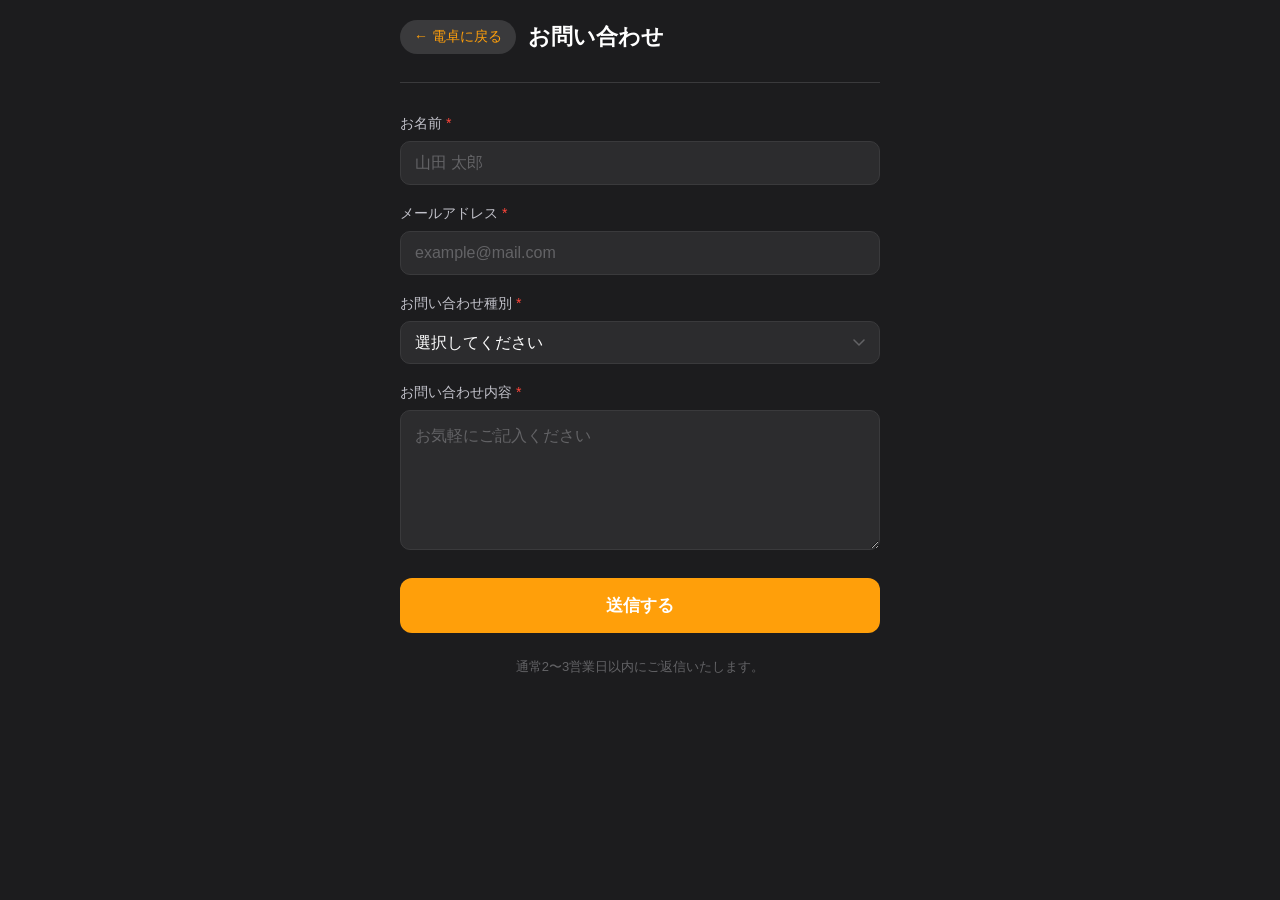
==== contact.html @ a2ad6a48 "feat: お問い合わせページを追加（Formspree連携）" ====
<!DOCTYPE html>
<html lang="ja">
<head>
  <meta charset="UTF-8">
  <meta name="viewport" content="width=device-width, initial-scale=1.0">
  <title>お問い合わせ — 計算履歴電卓</title>
  <link rel="stylesheet" href="style.css">
  <style>
    /* ── お問い合わせページ専用スタイル ── */
    body {
      align-items: flex-start;
      background: #1c1c1e;
    }

    .contact-wrap {
      width: 100%;
      max-width: 520px;
      margin: 0 auto;
      padding: 0 20px 48px;
    }

    /* ── ヘッダー ── */
    .contact-header {
      display: flex;
      align-items: center;
      gap: 12px;
      padding: 20px 0 28px;
      border-bottom: 1px solid #3a3a3c;
      margin-bottom: 32px;
    }

    .back-btn {
      background: #3a3a3c;
      border: none;
      color: #ff9f0a;
      font-size: 14px;
      padding: 8px 14px;
      border-radius: 20px;
      cursor: pointer;
      text-decoration: none;
      display: inline-block;
      transition: background 0.15s;
    }

    .back-btn:hover { background: #48484a; }

    .contact-header h1 {
      color: #fff;
      font-size: 22px;
      font-weight: 600;
    }

    /* ── フォーム ── */
    .contact-form {
      display: flex;
      flex-direction: column;
      gap: 20px;
    }

    .field {
      display: flex;
      flex-direction: column;
      gap: 8px;
    }

    .field label {
      color: #ebebf5cc;
      font-size: 14px;
    }

    .field label .required {
      color: #ff453a;
      margin-left: 4px;
    }

    .field input,
    .field select,
    .field textarea {
      background: #2c2c2e;
      border: 1px solid #3a3a3c;
      border-radius: 10px;
      color: #fff;
      font-size: 16px;
      padding: 12px 14px;
      outline: none;
      transition: border-color 0.15s;
      font-family: inherit;
      width: 100%;
      box-sizing: border-box;
    }

    .field input:focus,
    .field select:focus,
    .field textarea:focus {
      border-color: #ff9f0a;
    }

    .field select {
      appearance: none;
      background-image: url("data:image/svg+xml,%3Csvg xmlns='http://www.w3.org/2000/svg' width='12' height='8' viewBox='0 0 12 8'%3E%3Cpath d='M1 1l5 5 5-5' stroke='%23636366' stroke-width='1.5' fill='none' stroke-linecap='round'/%3E%3C/svg%3E");
      background-repeat: no-repeat;
      background-position: right 14px center;
      padding-right: 36px;
      cursor: pointer;
    }

    .field select option {
      background: #2c2c2e;
    }

    .field textarea {
      min-height: 140px;
      resize: vertical;
      line-height: 1.6;
    }

    .field input::placeholder,
    .field textarea::placeholder {
      color: #636366;
    }

    /* ── 送信ボタン ── */
    .submit-btn {
      background: #ff9f0a;
      border: none;
      border-radius: 12px;
      color: #fff;
      font-size: 17px;
      font-weight: 600;
      padding: 16px;
      cursor: pointer;
      transition: filter 0.15s, transform 0.1s;
      margin-top: 8px;
    }

    .submit-btn:hover  { filter: brightness(1.1); }
    .submit-btn:active { transform: scale(0.98); }

    /* ── 補足テキスト ── */
    .note {
      color: #636366;
      font-size: 13px;
      text-align: center;
      line-height: 1.6;
      margin-top: 4px;
    }
  </style>
</head>
<body>
  <div class="contact-wrap">
    <div class="contact-header">
      <a href="index.html" class="back-btn">← 電卓に戻る</a>
      <h1>お問い合わせ</h1>
    </div>

    <!-- Formspree の action に取得したURLを設定する -->
    <form class="contact-form" action="https://formspree.io/f/XXXXXXXX" method="POST">

      <div class="field">
        <label>お名前<span class="required">*</span></label>
        <input type="text" name="name" placeholder="山田 太郎" required>
      </div>

      <div class="field">
        <label>メールアドレス<span class="required">*</span></label>
        <input type="email" name="email" placeholder="example@mail.com" required>
      </div>

      <div class="field">
        <label>お問い合わせ種別<span class="required">*</span></label>
        <select name="category" required>
          <option value="" disabled selected>選択してください</option>
          <option value="bug">不具合・バグ報告</option>
          <option value="feature">機能のご要望</option>
          <option value="question">使い方のご質問</option>
          <option value="other">その他</option>
        </select>
      </div>

      <div class="field">
        <label>お問い合わせ内容<span class="required">*</span></label>
        <textarea name="message" placeholder="お気軽にご記入ください" required></textarea>
      </div>

      <button type="submit" class="submit-btn">送信する</button>
      <p class="note">通常2〜3営業日以内にご返信いたします。</p>
    </form>
  </div>
</body>
</html>
---- style.css ----
:root {
  --bg: #1c1c1e;
  --display-bg: #1c1c1e;
  --history-bg: #2c2c2e;
  --btn-number: #3a3a3c;
  --btn-function: #636366;
  --btn-operator: #ff9f0a;
  --btn-equal: #ff9f0a;
  --btn-active: #ffffff;
  --text-primary: #ffffff;
  --text-secondary: #ebebf5cc;
  --text-result: #ffffff;
  --text-history: #ebebf5cc;
  --history-hover: #3a3a3c;
  --radius-btn: 50%;
  --gap: 12px;
  /*
    ボタンサイズ = 幅制限と高さ制限の小さい方
    ・幅: (画面幅 - 左右padding×2 - 列間gap×3) ÷ 4列
    ・高: (画面高 - ディスプレイ～パディング固定分) ÷ 5行
  */
  /*
    310px = ディスプレイ(128px) + ボタン上下padding+gap(80px) + 履歴最小確保(100px)
  */
  --btn-size: min(
    calc((100vw - 5 * var(--gap)) / 4),
    calc((100dvh - 310px) / 5)
  );
}

* {
  box-sizing: border-box;
  margin: 0;
  padding: 0;
  -webkit-tap-highlight-color: transparent;
  user-select: none;
}

body {
  background: #000;
  display: flex;
  justify-content: center;
  align-items: flex-start;
  min-height: 100dvh;
  font-family: -apple-system, BlinkMacSystemFont, 'Helvetica Neue', sans-serif;
}

#app {
  background: var(--bg);
  width: 100%;
  max-width: 420px;
  height: 100dvh;
  overflow: hidden;
  display: flex;
  flex-direction: column;
}

/* ── 履歴エリア ─────────────────────── */
#history-area {
  flex: 1;
  background: var(--history-bg);
  overflow-y: auto;
  padding: 12px 16px 8px;
  display: flex;
  flex-direction: column;
  min-height: 100px;
}

#history-list {
  flex: 1;
  display: flex;
  flex-direction: column;
  gap: 2px;
}

.history-item {
  color: var(--text-history);
  font-size: 16px;
  padding: 8px 10px;
  border-radius: 8px;
  cursor: pointer;
  transition: background 0.15s;
  text-align: right;
  line-height: 1.4;
}

.history-item:hover,
.history-item:active {
  background: var(--history-hover);
  color: var(--text-primary);
}

.history-item .hist-expr {
  font-size: 13px;
  opacity: 0.7;
}

.history-item .hist-result {
  font-size: 18px;
  font-weight: 500;
}

.history-empty {
  color: #636366;
  font-size: 14px;
  text-align: center;
  margin: auto;
  padding: 16px 0;
}

#history-footer {
  display: flex;
  align-items: center;
  justify-content: space-between;
  margin-top: 8px;
  min-height: 32px;
}

#clear-history {
  background: none;
  border: 1px solid #636366;
  color: #636366;
  font-size: 13px;
  padding: 6px 14px;
  border-radius: 20px;
  cursor: pointer;
  transition: border-color 0.15s, color 0.15s;
}

#clear-history:hover {
  border-color: #ff453a;
  color: #ff453a;
}

#contact-link {
  color: #ff9f0a;
  font-size: 13px;
  text-decoration: none;
  margin-left: auto;
  padding: 4px 2px;
}

#contact-link:hover {
  text-decoration: underline;
}

/* ── ディスプレイ ─────────────────────── */
#display {
  background: var(--display-bg);
  padding: 12px 24px 8px;
  text-align: right;
}

#expression {
  color: var(--text-secondary);
  font-size: 28px;
  min-height: 36px;
  overflow-x: auto;
  white-space: nowrap;
  scrollbar-width: none;
  text-align: right;
}

#expression::-webkit-scrollbar {
  display: none;
}

#result {
  color: var(--text-result);
  font-size: 64px;
  font-weight: 300;
  line-height: 1.1;
  min-height: 72px;
  overflow-x: auto;
  white-space: nowrap;
  scrollbar-width: none;
  transition: font-size 0.15s;
}

#result::-webkit-scrollbar {
  display: none;
}

#result.shrink {
  font-size: 44px;
}

#result.shrink-more {
  font-size: 30px;
}

/* ── ボタンエリア ─────────────────────── */
#buttons {
  display: grid;
  grid-template-columns: repeat(4, var(--btn-size));
  gap: var(--gap);
  padding: 8px var(--gap) 24px;
  background: var(--bg);
  justify-content: center;
}

.btn {
  width: var(--btn-size);
  height: var(--btn-size);
  border: none;
  border-radius: var(--radius-btn);
  font-size: 24px;
  font-weight: 400;
  cursor: pointer;
  transition: filter 0.1s, transform 0.08s;
  color: var(--text-primary);
  display: flex;
  align-items: center;
  justify-content: center;
}

.btn:active {
  filter: brightness(1.4);
  transform: scale(0.94);
}

.btn-number   { background: var(--btn-number); }
.btn-function { background: var(--btn-function); color: #000; }
.btn-operator { background: var(--btn-operator); color: #fff; font-size: 28px; }
.btn-equal    { background: var(--btn-equal); color: #fff; font-size: 28px; }

.btn-operator.active {
  background: #fff;
  color: var(--btn-operator);
}

/* 0ボタンは横2マス */
.btn-zero {
  grid-column: span 2;
  width: calc(2 * var(--btn-size) + var(--gap));
  height: var(--btn-size);
  border-radius: 9999px;
  justify-content: flex-start;
  padding-left: calc(var(--btn-size) * 0.35);
}

/* ── レスポンシブ ────────────────────────── */

/* PC：420px超では幅方向を420px固定、高さ制限は継続 */
@media (min-width: 420px) {
  :root {
    --btn-size: min(
      calc((420px - 5 * var(--gap)) / 4),
      calc((100dvh - 310px) / 5)
    );
  }
}

/* 縦が小さい画面 */
@media (max-height: 700px) {
  :root { --gap: 10px; }
  #result { font-size: 52px; }
  #history-area { max-height: 180px; }
}

@media (max-height: 580px) {
  :root { --gap: 8px; }
  #result { font-size: 44px; }
  #history-area { max-height: 120px; }
}
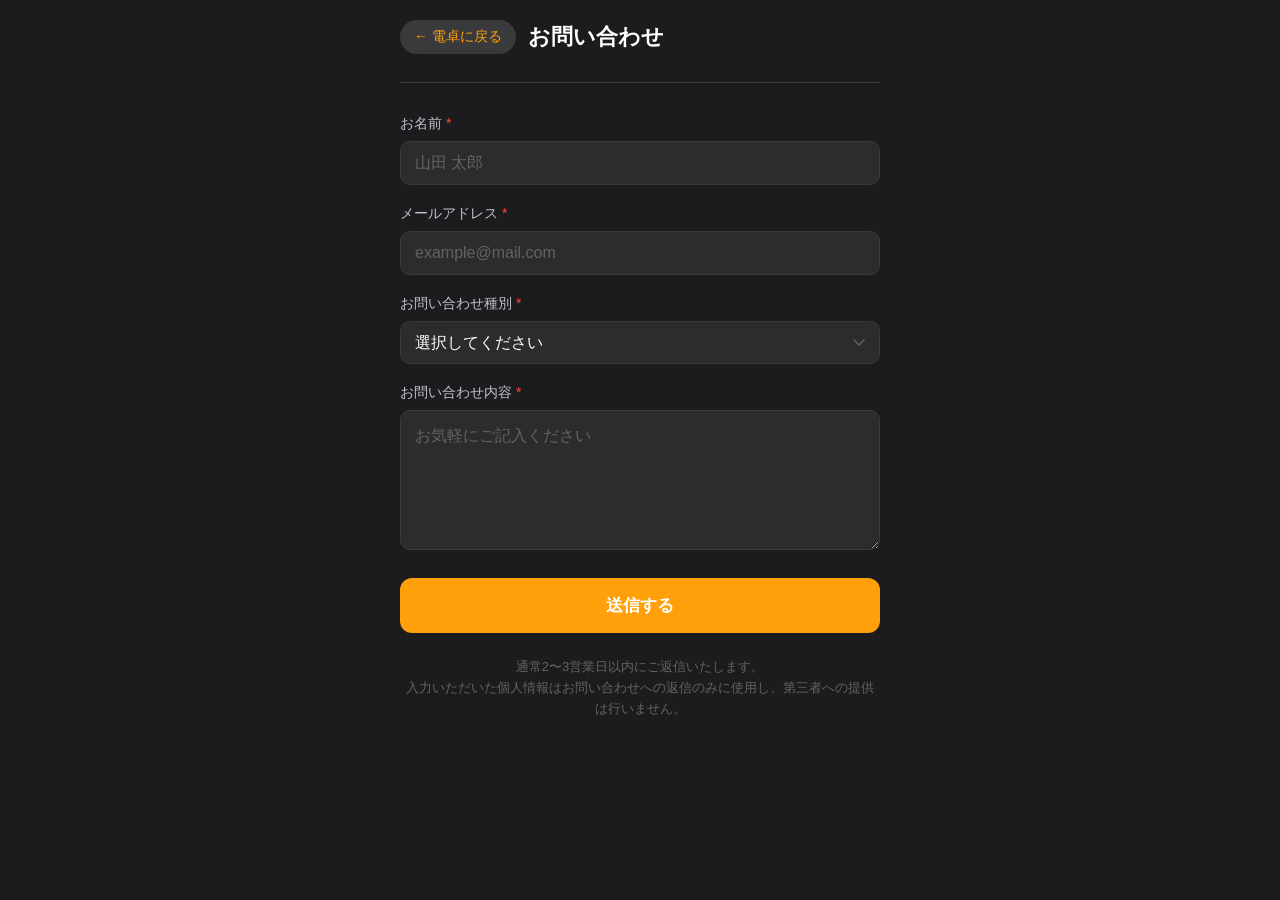
==== commit 6f255fea: "add privacy notice to contact form" ====
--- a/contact.html
+++ b/contact.html
@@ -4,6 +4,21 @@
   <meta charset="UTF-8">
   <meta name="viewport" content="width=device-width, initial-scale=1.0">
   <title>お問い合わせ — 計算履歴電卓</title>
+  <meta name="description" content="計算履歴電卓へのお問い合わせページ。不具合報告・機能要望・ご質問を受け付けています。">
+  <meta property="og:title"       content="お問い合わせ — 計算履歴電卓">
+  <meta property="og:description" content="計算履歴電卓へのお問い合わせはこちら。">
+  <meta property="og:url"         content="https://kakekue0322-cyber.github.io/calculator/contact.html">
+  <meta property="og:type"        content="website">
+  <meta name="twitter:card"       content="summary">
+  <!-- Google Analytics GA4 -->
+  <script async src="https://www.googletagmanager.com/gtag/js?id=G-C49260S08L"></script>
+  <script>
+    window.dataLayer = window.dataLayer || [];
+    function gtag(){dataLayer.push(arguments);}
+    gtag('js', new Date());
+    gtag('config', 'G-C49260S08L');
+  </script>
+
   <link rel="stylesheet" href="style.css">
   <style>
     /* ── お問い合わせページ専用スタイル ── */
@@ -154,7 +169,7 @@
     </div>
 
     <!-- Formspree の action に取得したURLを設定する -->
-    <form class="contact-form" action="https://formspree.io/f/XXXXXXXX" method="POST">
+    <form class="contact-form" action="https://formspree.io/f/mykvpezz" method="POST">
 
       <div class="field">
         <label>お名前<span class="required">*</span></label>
@@ -183,7 +198,10 @@
       </div>
 
       <button type="submit" class="submit-btn">送信する</button>
-      <p class="note">通常2〜3営業日以内にご返信いたします。</p>
+      <p class="note">
+        通常2〜3営業日以内にご返信いたします。<br>
+        入力いただいた個人情報はお問い合わせへの返信のみに使用し、第三者への提供は行いません。
+      </p>
     </form>
   </div>
 </body>
--- a/style.css
+++ b/style.css
@@ -132,16 +132,38 @@
   color: #ff453a;
 }
 
+#footer-right {
+  display: flex;
+  align-items: center;
+  gap: 12px;
+  margin-left: auto;
+}
+
+#share-btn {
+  background: none;
+  border: 1px solid #ff9f0a;
+  color: #ff9f0a;
+  font-size: 13px;
+  padding: 6px 14px;
+  border-radius: 20px;
+  cursor: pointer;
+  transition: background 0.15s, color 0.15s;
+}
+
+#share-btn:hover {
+  background: #ff9f0a;
+  color: #000;
+}
+
 #contact-link {
-  color: #ff9f0a;
+  color: #636366;
   font-size: 13px;
   text-decoration: none;
-  margin-left: auto;
   padding: 4px 2px;
 }
 
 #contact-link:hover {
-  text-decoration: underline;
+  color: #ebebf5cc;
 }
 
 /* ── ディスプレイ ─────────────────────── */
